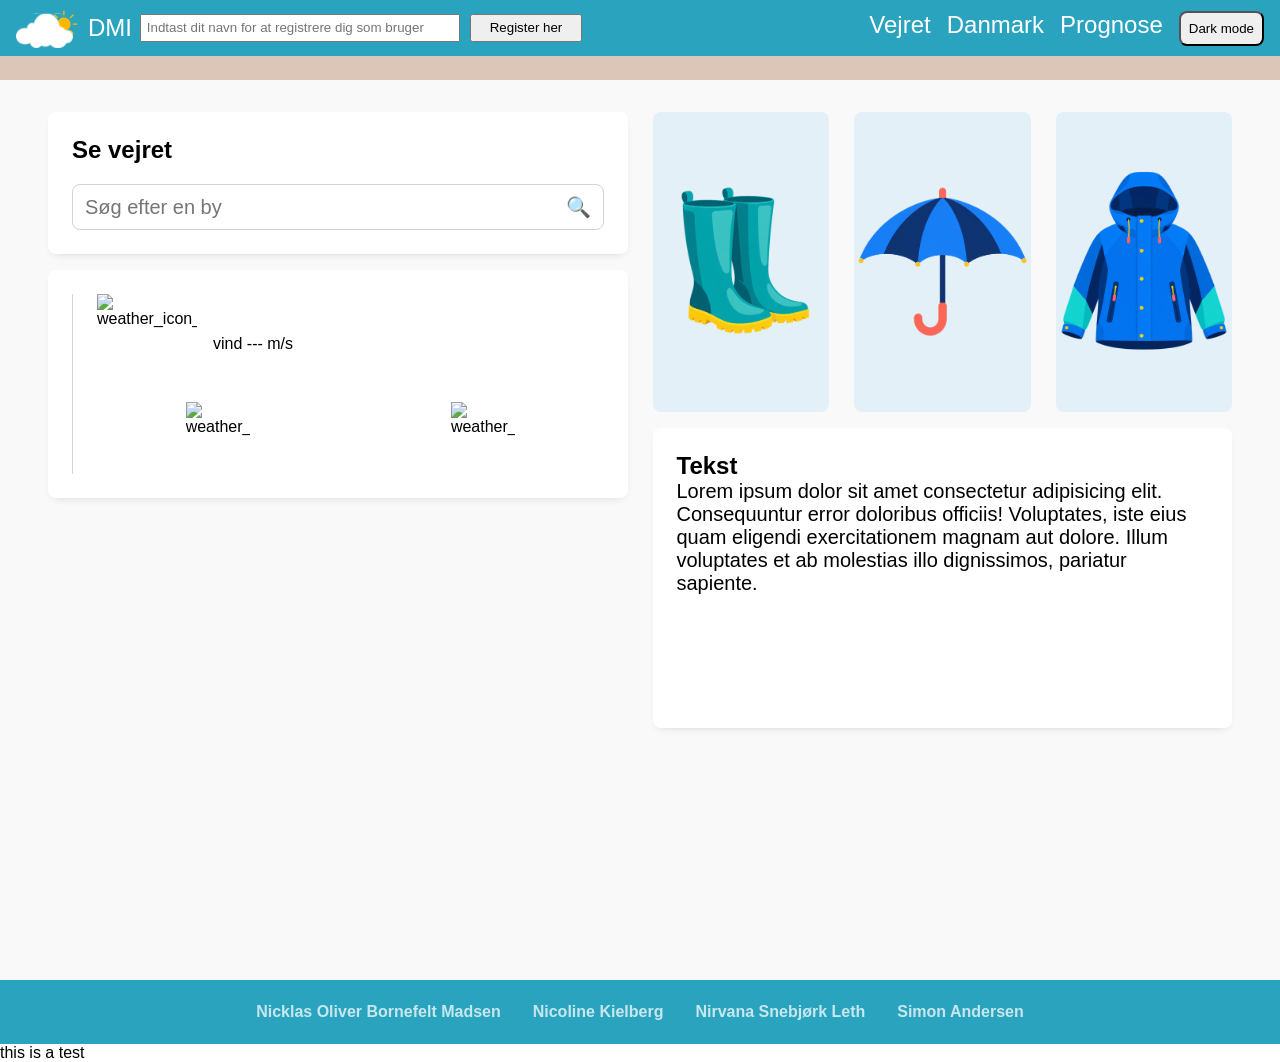
==== index.html @ 5dc2518d "testing to find errors der er sket en fejl" ====
<!DOCTYPE html>
<html lang="en">

<head>
    <meta charset="UTF-8">
    <meta name="viewport" content="width=device-width, initial-scale=1.0">
    <link rel="preconnect" href="https://fonts.googleapis.com">
    <link rel="preconnect" href="https://fonts.gstatic.com" crossorigin>
    <link href="https://fonts.googleapis.com/css2?family=Inter:ital,opsz,wght@0,14..32,100..900;1,14..32,100..900&family=Roboto:ital,wght@0,100..900;1,100..900&display=swap%22
        rel=" stylesheet">
    <title>Document</title>
    <link rel="stylesheet" href="style.css">
    <script src="script.js" defer></script>

</head>

<body>

    <header>
        <div id="header-container">
            <img src="simon_filer/Logo.svg" id="logo" alt="">
            <a href="simon.html" id="home-nav">DMI</a>
            <form class="registrer-form">
                <input type="text" id="registrer" name="registrer"
                    placeholder="Indtast dit navn for at registrere dig som bruger">
                <button type="submit" id="registrer-knap">Register her</button>
                <p id="registrer-besked"></p>

            </form>
        </div>
        <ul id="nav">
            <li>Vejret</li>
            <li>Danmark</li>
            <li>Prognose</li>
            <button id="toggle-mode">Dark mode</button>
        </ul>
    </header>


    <main>
        <div class="two-column-grid">
            <div class="weather-section">

                <div class="search-card">
                    <h2>Se vejret</h2>

                    <form class="search-form">
                        <input type="search" id="city" name="city" placeholder="Søg efter en by">
                        <button type="submit" aria-label="Søg">&#128269;</button>
                    </form>
                </div>

                <!-- sektion kort som viser dagens vejr og de næste 2 dage -->
                <div class="weather-result">
                    <section class="weather_location">
                        <h2 id="cityName"></h2>
                    </section>

                    <section class="todays_weather">
                        <p id="day"></p>

                        <div class="weather_info">
                            <img id="weather_icon_today" src="" alt="weather_icon_today">

                            <div class="today_weather_data">
                                <p id="temperatur"></p>
                                <p>vind <span id="currentWind">---</span> m/s </span></p>
                                <p id="currentTime"></p>
                            </div>
                        </div>
                    </section>

                    <div class="forecast">
                        <article class="forecast_day">
                            <p id="day1"></p>
                            <img id="weather_icon_day1" src="" alt="weather_icon_day">
                            <p id="temperatur_day1"></p>
                        </article>

                        <article class="forecast_day">
                            <p id="day2"></p>
                            <img id="weather_icon_day2" src="" alt="weather_icon_day">
                            <p id="temperatur_day2"></p>
                        </article>
                    </div>
                </div>



            </div>

            <div class="clothing-section">
                <div class="picture-container">
                    <div class="picture-card">
                        <img src="images/rainy1.png" alt="alt text">
                    </div>

                    <div class="picture-card">
                        <img src="images/rainy2.png" alt="alt text">
                    </div>

                    <div class="picture-card">
                        <img src="images/rainy3.png" alt="alt text">
                    </div>
                </div>
                <div class="text-card">
                    <h2>Tekst</h2>
                    <p>Lorem ipsum dolor sit amet consectetur adipisicing elit. Consequuntur error doloribus officiis!
                        Voluptates, iste eius quam eligendi exercitationem magnam aut dolore. Illum voluptates et ab
                        molestias illo dignissimos, pariatur sapiente.</p>
                </div>
            </div>

        </div>
    </main>


    <footer>
        <h4>Nicklas Oliver Bornefelt Madsen</h4>
        <h4>Nicoline Kielberg</h4>
        <h4>Nirvana Snebjørk Leth</h4>
        <h4>Simon Andersen</h4>
    </footer>

    <p > this is a test </p>

</body>

</html>
---- style.css ----
/*grid med to kolonner*/
.two-column-grid {
  display: grid;
  grid-template-columns: 1fr 1fr;
  gap: 25px;
  padding: 2rem 3rem;
  }
 
.clothing-section {
  grid-column: 2;
}
 
/*CSS til billedekort*/
.picture-container {
  display: flex;
  gap: 25px;
}
 
.picture-card {
  border-radius: 8px;
  overflow: hidden;
  height: 300px;
  background-color: #e3f0f7;
  flex: 1;
  min-width: 0;
}
 
.picture-card img {
  object-fit: contain;
  width: 100%;
  height: 100%;
}
 
/*CSS til tekstkort*/
.text-card {
  background: #FFFFFF;
  padding: 24px;
  margin-top: 1rem;
  border-radius: 8px;
  box-shadow: 0 4px 10px -6px rgba(32, 36, 42, .25);
  flex-grow: 1;
  height: 300px;
}
 
.text-card h2 {
  font-family: "Trebuchet MS", Helvetica, sans-serif;
  font-size: 24px;
  font-weight: 600;
}
 
.text-card p {
  font-family: "Trebuchet MS", Helvetica, sans-serif;
  font-size: 20px;
  font-weight: 400;
}
 
/*Søgefelt*/
 
.search-card {
  background: #FFFFFF;
  padding: 24px;
  border-radius: 8px;
  box-shadow: 0 4px 10px -6px rgba(32, 36, 42, .25);
}
 
.search-card h2 {
  font-family: "Trebuchet MS", Helvetica, sans-serif;
  font-size: 24px;
  font-weight: 600;
  margin: 0 0 20px;
}
 
.search-form {
  display: flex;
  align-items: center;
  border: 1px solid #D3D3D3;
  border-radius: 8px;
  padding: 10px 12px;
}
 
.search-form input {
  flex: 1;
  min-width: 0;
  border: none;
  outline: none;
  font-family: "Trebuchet MS", Helvetica, sans-serif;
  font-size: 20px;
}
 
.search-form button {
  background: none;
  border: none;
  cursor: pointer;
  font-size: 20px;
}
 
/*VEJR KORT*/

/* VEJR KORT */

.weather-result {
    display: block;
    flex-direction: row;
    align-items: center;
    gap: 24px;

    background: #FFFFFF;
    padding: 24px;
    border-radius: 8px;
    box-shadow: 0 4px 10px -6px rgba(32, 36, 42, .25);
    margin-top: 16px;
}

/* Bynavn */
.weather_location {
    flex: 1;
}

/* Dagens vejr */
.todays_weather {
    flex: 2;
    border-left: 1px solid #D3D3D3;
    padding-left: 24px;
}

.weather_info {
    display: flex;
    align-items: center;
    gap: 16px;
}

#weather_icon_today {
    width: 100px;
    height: 100px;
    object-fit: contain;
}

.today_weather_data {
    display: flex;
    flex-direction: column;
    gap: 8px;
}

.today_weather_data p {
    margin: 0;
}

#temperatur {
    font-size: 2rem;
    font-weight: 600;
}

/* Vind */
.wind_info {
    display: flex;
    align-items: center;
    gap: 6px;
}

.wind_info img {
    width: 20px;
    height: 20px;
    object-fit: contain;
}

/* De næste to dage */
.forecast {
    flex: 2;
    display: flex;
    justify-content: space-around;
    gap: 24px;
    border-left: 1px solid #D3D3D3;
    padding-left: 24px;
}

.forecast_day {
    display: flex;
    flex-direction: column;
    align-items: center;
    gap: 8px;
}

.forecast_day img {
    width: 64px;
    height: 64px;
    object-fit: contain;
}

.forecast_day p:last-child {
    font-size: 1.2rem;
    font-weight: 600;
}


 
/*Header + Footer */
 
* {
  box-sizing: border-box;
  margin: 0;
  padding: 0;
  list-style-type: none;
  text-decoration: none;
  font-family: 'Roboto', sans-serif;
}
 
header {
  background-color: #2AA3BF;
  min-height: 5rem;
  border-bottom: 1.5rem solid #DBC6B7;
  padding: 0 1rem;
  font-size: .7rem;
  display: flex;
  justify-content: space-between;
  align-items: center;
}
 
#home-nav {
  color: white;
  font-size: 1.5rem;
 
}
 
#header-container {
  display: flex;
  align-items: center;
  gap: .5rem;
}
 
#logo {
  width: 4rem;
}
 
#nav {
  display: flex;
  gap: 1rem;
  font-size: 1.5rem;
  color: white;
}
 
#nav li {
  cursor: pointer;
}
 
#nav li:hover {
  color: rgb(221, 221, 221);
}
 
footer {
  background-color: #2AA3BF;
  min-height: 4rem;
  display: flex;
  align-items: center;
  justify-content: center;
  gap: 2rem;
  color: rgba(255, 255, 255, 0.74);
}
 
main {
  height: 100vh;
  background-color: #F9F9F9;
}

#registrer {
  min-width: 20rem;
  padding: .3rem;
}

#registrer-knap {
  width: 7rem;
  padding: .3rem;
}

.registrer-form {
  display: flex;
  align-items: center;
  gap: 10px;
}

body.dark-mode {
  background-color: #121212;
  color: #a3a3a3;
}

#toggle-mode {
  padding: .5rem;
  border-radius: .5rem;
}

 
@media only screen and (max-width: 767px) {
  footer {
    flex-direction: column;
    padding: 1rem;
  }
 
  .home-nav,
  #nav {
    font-size: 1rem;
  }
}
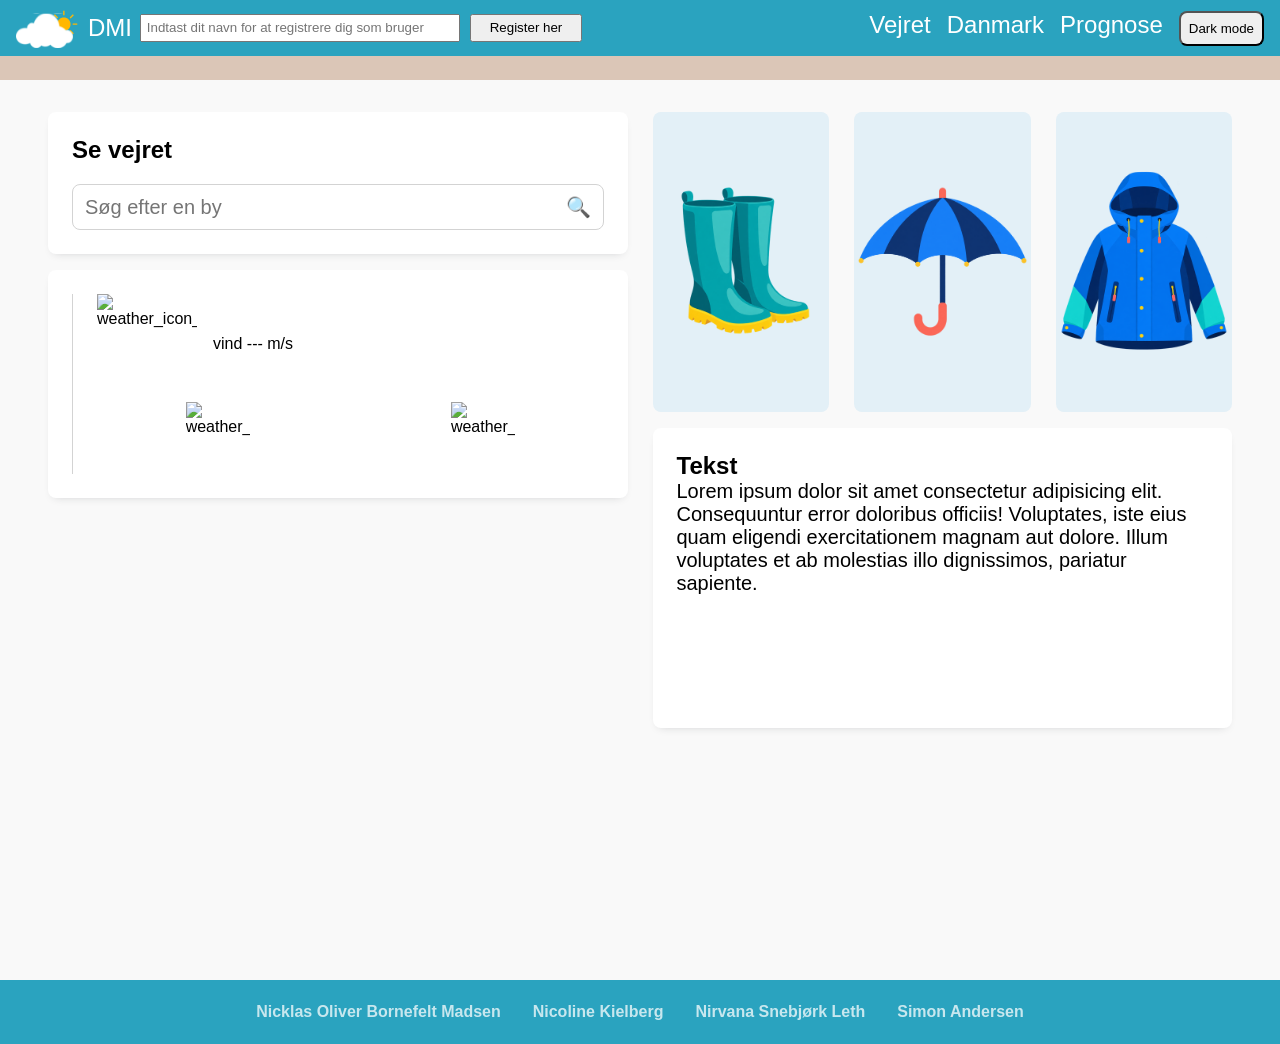
==== commit afbb7aed: "Bynavne Prøvet at få bynavne til at virke" ====
--- a/index.html
+++ b/index.html
@@ -122,7 +122,6 @@
         <h4>Simon Andersen</h4>
     </footer>
 
-    <p > this is a test </p>
 
 </body>
 
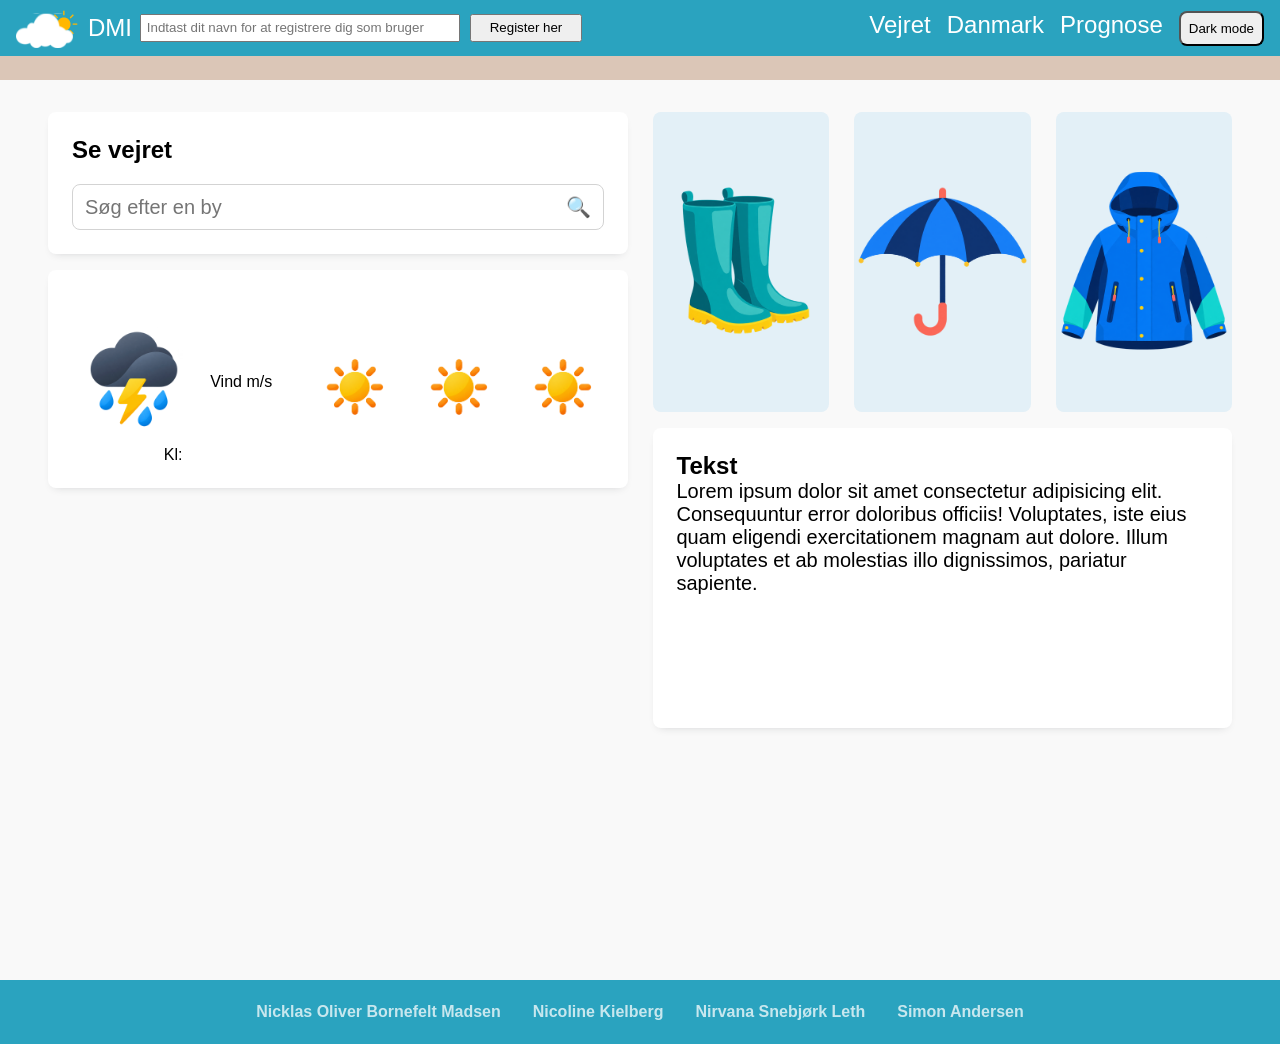
==== commit 90d833d1: "Weather card layout" ====
--- a/index.html
+++ b/index.html
@@ -50,42 +50,52 @@
                     </form>
                 </div>
 
-                <!-- sektion kort som viser dagens vejr og de næste 2 dage -->
+              <!-- Vejrkort -->
                 <div class="weather-result">
-                    <section class="weather_location">
-                        <h2 id="cityName"></h2>
-                    </section>
+                    <h2 id="cityName"></h2>
 
-                    <section class="todays_weather">
-                        <p id="day"></p>
+                    <div class="weather-content">
 
-                        <div class="weather_info">
-                            <img id="weather_icon_today" src="" alt="weather_icon_today">
+                         <!-- Dagens vejr -->
+                        <section class="todays-weather">
+                            <p id="day"></p>
 
-                            <div class="today_weather_data">
-                                <p id="temperatur"></p>
-                                <p>vind <span id="currentWind">---</span> m/s </span></p>
-                                <p id="currentTime"></p>
+                            <div class="today-weather">
+                                <img id="weather_icon_today" src="images/icons/torden.png"alt="">
+
+                                <div class="today-weather-data">
+                                    <p id="temperatur"></p>
+                                    <p>Vind <span id="currentWind"></span> m/s</p>
+                                </div>
                             </div>
+
+                            <p>Kl: <span id="currentTime"></span></p>
+                        </section>
+
+                          <!-- Kommende dage -->
+                        <div class="forecast">
+
+                            <article class="forecast-day">
+                                <p id="day1"></p>
+                                <img id="weather_icon_day1" src="images/icons/klar.png"alt="">
+                                <p id="temperatur_day1"></p>
+                            </article>
+
+                            <article class="forecast-day">
+                                <p id="day2"></p>
+                                <img id="weather_icon_day2" src="images/icons/klar.png"alt="">
+                                <p id="temperatur_day2"></p>
+                            </article>
+
+                            <article class="forecast-day">
+                                <p id="day3"></p>
+                                <img id="weather_icon_day3" src="images/icons/klar.png"alt="">
+                                <p id="temperatur_day3"></p>
+                            </article>
+
                         </div>
-                    </section>
-
-                    <div class="forecast">
-                        <article class="forecast_day">
-                            <p id="day1"></p>
-                            <img id="weather_icon_day1" src="" alt="weather_icon_day">
-                            <p id="temperatur_day1"></p>
-                        </article>
-
-                        <article class="forecast_day">
-                            <p id="day2"></p>
-                            <img id="weather_icon_day2" src="" alt="weather_icon_day">
-                            <p id="temperatur_day2"></p>
-                        </article>
                     </div>
                 </div>
-
-
 
             </div>
 
--- a/style.css
+++ b/style.css
@@ -94,103 +94,79 @@
   font-size: 20px;
 }
  
-/*VEJR KORT*/
-
 /* VEJR KORT */
 
 .weather-result {
-    display: block;
-    flex-direction: row;
-    align-items: center;
-    gap: 24px;
-
     background: #FFFFFF;
     padding: 24px;
+    margin-top: 16px;
     border-radius: 8px;
     box-shadow: 0 4px 10px -6px rgba(32, 36, 42, .25);
-    margin-top: 16px;
-}
-
-/* Bynavn */
-.weather_location {
-    flex: 1;
-}
-
-/* Dagens vejr */
-.todays_weather {
-    flex: 2;
-    border-left: 1px solid #D3D3D3;
-    padding-left: 24px;
-}
-
-.weather_info {
+}
+
+#cityName {
+    font-size: 24px;
+    font-weight: 400;
+    margin-bottom: 16px;
+}
+
+/* INDHOLD */
+
+.weather-content {
+    display: grid;
+    grid-template-columns: 1.4fr 2fr;
+    align-items: center;
+    gap: 40px;
+}
+
+/* DAGENS VEJR */
+
+.todays-weather {
+    display: flex;
+    flex-direction: column;
+    align-items: center;
+    gap: 8px;
+}
+
+.today-weather {
     display: flex;
     align-items: center;
     gap: 16px;
 }
 
 #weather_icon_today {
-    width: 100px;
-    height: 100px;
+    width: 120px;
+    height: 120px;
     object-fit: contain;
 }
 
-.today_weather_data {
+.today-weather-data {
     display: flex;
     flex-direction: column;
     gap: 8px;
 }
 
-.today_weather_data p {
-    margin: 0;
-}
-
-#temperatur {
-    font-size: 2rem;
-    font-weight: 600;
-}
-
-/* Vind */
-.wind_info {
-    display: flex;
-    align-items: center;
-    gap: 6px;
-}
-
-.wind_info img {
-    width: 20px;
-    height: 20px;
-    object-fit: contain;
-}
-
-/* De næste to dage */
+/* KOMMENDE DAGE */
+
 .forecast {
-    flex: 2;
-    display: flex;
-    justify-content: space-around;
+    display: grid;
+    grid-template-columns: repeat(3, 1fr);
+    align-items: center;
     gap: 24px;
-    border-left: 1px solid #D3D3D3;
-    padding-left: 24px;
-}
-
-.forecast_day {
-    display: flex;
-    flex-direction: column;
-    align-items: center;
-    gap: 8px;
-}
-
-.forecast_day img {
+}
+
+.forecast-day {
+    display: flex;
+    flex-direction: column;
+    align-items: center;
+    gap: 10px;
+}
+
+.forecast-day img {
     width: 64px;
     height: 64px;
     object-fit: contain;
 }
-
-.forecast_day p:last-child {
-    font-size: 1.2rem;
-    font-weight: 600;
-}
-
 
  
 /*Header + Footer */
@@ -299,4 +275,3 @@
     font-size: 1rem;
   }
 }
-
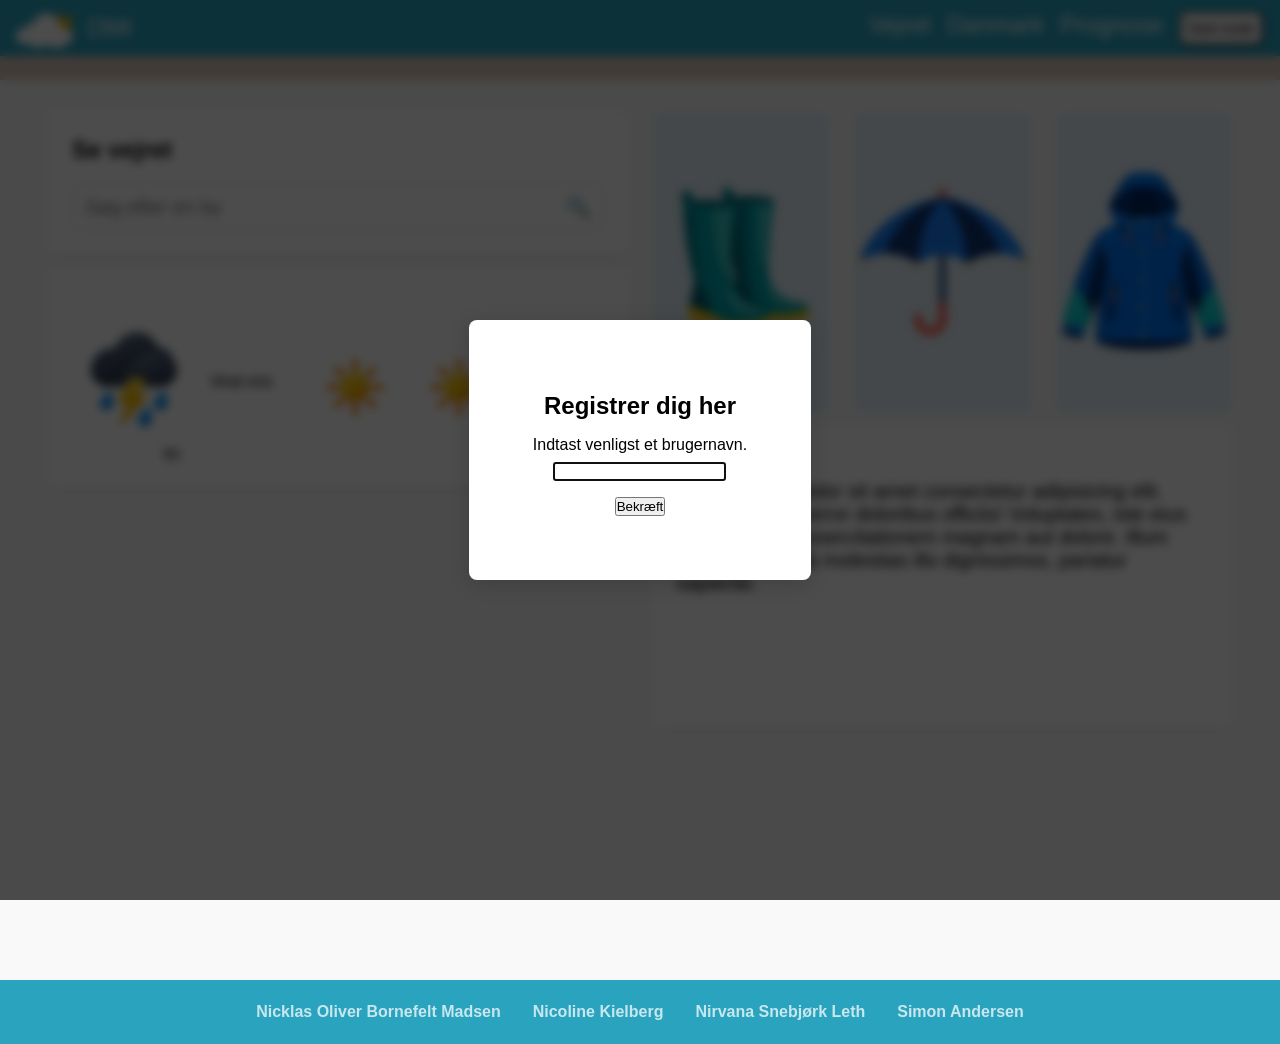
==== commit f3b01942: "Bruger reg" ====
--- a/index.html
+++ b/index.html
@@ -16,17 +16,20 @@
 
 <body>
 
+       <dialog id="lock-screen">
+    <div class="modal-content">
+      <h2>Registrer dig her</h2>
+      <p>Indtast venligst et brugernavn.</p>
+      <input id="input-field" type="text">
+      <p id="warning-text"></p>
+      <button id="unlock-btn">Bekræft</button>
+    </div>
+  </dialog>
+
     <header>
         <div id="header-container">
             <img src="simon_filer/Logo.svg" id="logo" alt="">
             <a href="simon.html" id="home-nav">DMI</a>
-            <form class="registrer-form">
-                <input type="text" id="registrer" name="registrer"
-                    placeholder="Indtast dit navn for at registrere dig som bruger">
-                <button type="submit" id="registrer-knap">Register her</button>
-                <p id="registrer-besked"></p>
-
-            </form>
         </div>
         <ul id="nav">
             <li>Vejret</li>
--- a/style.css
+++ b/style.css
@@ -233,7 +233,7 @@
 }
  
 main {
-  height: 100vh;
+  min-height: 100vh;
   background-color: #F9F9F9;
 }
 
@@ -261,6 +261,34 @@
 #toggle-mode {
   padding: .5rem;
   border-radius: .5rem;
+}
+
+/* Styling af selve boksen/modalen */
+dialog {
+  padding: 4rem;
+  border: none;
+  border-radius: 8px;
+  box-shadow: 0 4px 20px rgba(0, 0, 0, 0.15);
+  background: white;
+  max-width: 400px;
+  min-width: 250px;
+  text-align: center;
+    margin: auto;
+
+}
+
+dialog[open] {
+  display: flex;
+}
+
+dialog h2, dialog p {
+  padding: .5rem 0;
+}
+
+/* Styling af den låste baggrund (overlay) */
+dialog::backdrop {
+  background-color: rgba(0, 0, 0, 0.7); /* Gør baggrunden mørk og uigennemsigtig */
+  backdrop-filter: blur(5px);           /* Gør baggrunden sløret (valgfrit) */
 }
 
  
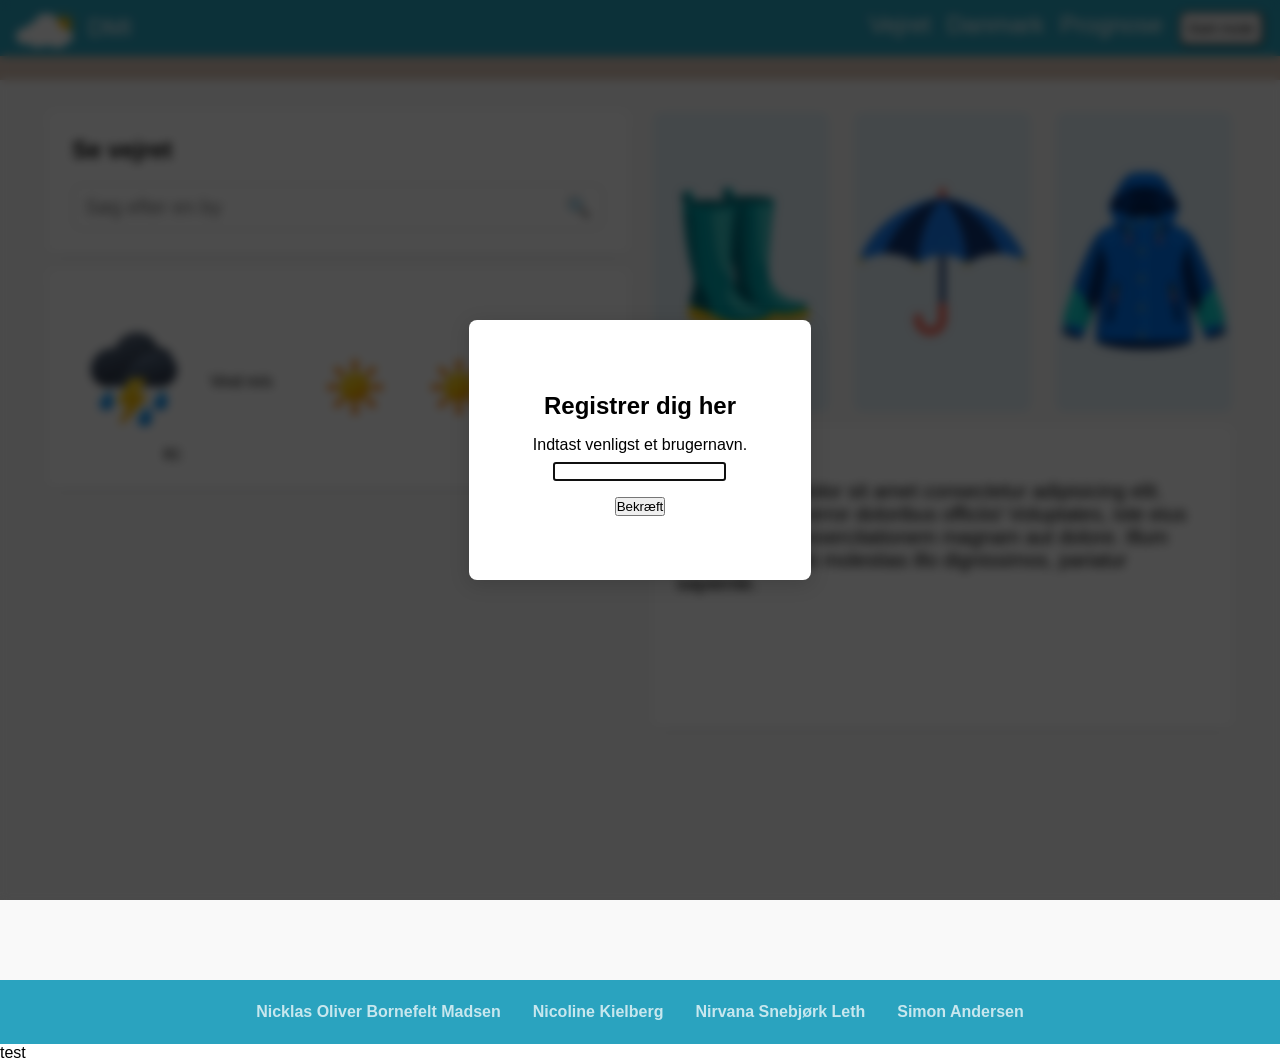
==== commit ee4b8cef: "test push testing" ====
--- a/index.html
+++ b/index.html
@@ -136,6 +136,8 @@
     </footer>
 
 
+    <p>test</p>
+
 </body>
 
 </html>
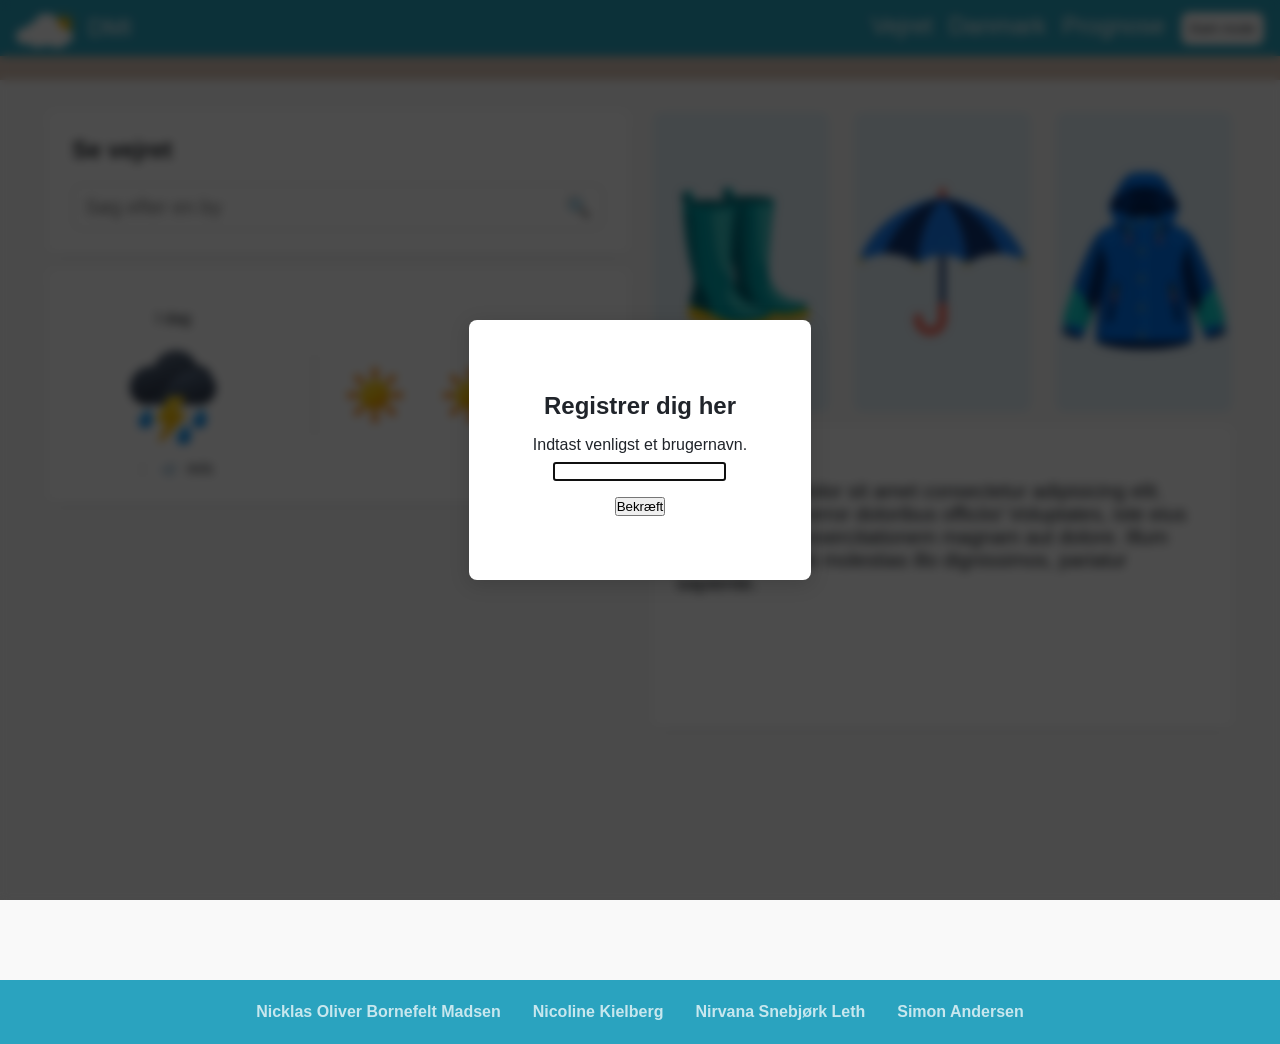
==== commit 09bac8e6: "small changes to weather card" ====
--- a/index.html
+++ b/index.html
@@ -61,18 +61,19 @@
 
                          <!-- Dagens vejr -->
                         <section class="todays-weather">
-                            <p id="day"></p>
+                            <p>I dag</p>
 
                             <div class="today-weather">
                                 <img id="weather_icon_today" src="images/icons/torden.png"alt="">
 
                                 <div class="today-weather-data">
                                     <p id="temperatur"></p>
-                                    <p>Vind <span id="currentWind"></span> m/s</p>
+                                    <p>
+                                        <img src="images/wind.png" alt="Vind" class="wind-icon">
+                                        <span id="currentWind"></span> m/s
+                                    </p>
                                 </div>
                             </div>
-
-                            <p>Kl: <span id="currentTime"></span></p>
                         </section>
 
                           <!-- Kommende dage -->
@@ -88,12 +89,6 @@
                                 <p id="day2"></p>
                                 <img id="weather_icon_day2" src="images/icons/klar.png"alt="">
                                 <p id="temperatur_day2"></p>
-                            </article>
-
-                            <article class="forecast-day">
-                                <p id="day3"></p>
-                                <img id="weather_icon_day3" src="images/icons/klar.png"alt="">
-                                <p id="temperatur_day3"></p>
                             </article>
 
                         </div>
@@ -135,9 +130,6 @@
         <h4>Simon Andersen</h4>
     </footer>
 
-
-    <p>test</p>
-
 </body>
 
 </html>
--- a/style.css
+++ b/style.css
@@ -1,83 +1,148 @@
-/*grid med to kolonner*/
+
+/* FARVER - LIGHT MODE */
+
+:root {
+  --main-background: #F9F9F9;
+  --card-background: #FFFFFF;
+  --image-background: #E3F0F7;
+
+  --header-footer-background: #2AA3BF;
+  --header-border: #DBC6B7;
+
+  --text-color: #20242A;
+  --text-on-header: #FFFFFF;
+  --footer-text: rgba(255, 255, 255, 0.74);
+  --placeholder-color: #777777;
+  --nav-hover: #DDDDDD;
+
+  --border-color: #D3D3D3;
+  --input-background: #FFFFFF;
+
+  --button-background: #FFFFFF;
+  --button-text: #20242A;
+
+  --shadow: 0 4px 10px -6px rgba(32, 36, 42, .25);
+
+  --dialog-background: #FFFFFF;
+  --dialog-shadow: 0 4px 20px rgba(0, 0, 0, 0.15);
+  --dialog-backdrop: rgba(0, 0, 0, 0.7);
+}
+
+/* FARVER - DARK MODE */
+
+body.dark-mode {
+  --main-background: #121212;
+  --card-background: #1E1E1E;
+  --image-background: #1A2A33;
+
+  --header-footer-background: #17606F;
+  --header-border: #5A4D44;
+
+  --text-color: #E0E0E0;
+  --text-on-header: #FFFFFF;
+  --footer-text: rgba(255, 255, 255, 0.74);
+  --placeholder-color: #A3A3A3;
+  --nav-hover: #D3D3D3;
+
+  --border-color: #3A3A3A;
+  --input-background: #2A2A2A;
+
+  --button-background: #2A2A2A;
+  --button-text: #E0E0E0;
+
+  --shadow: 0 4px 10px -6px rgba(0, 0, 0, .6);
+
+  --dialog-background: #1E1E1E;
+  --dialog-shadow: 0 4px 20px rgba(0, 0, 0, 0.5);
+  --dialog-backdrop: rgba(0, 0, 0, 0.8);
+}
+
+/* GRID MED TO KOLONNER */
+
 .two-column-grid {
   display: grid;
   grid-template-columns: 1fr 1fr;
   gap: 25px;
   padding: 2rem 3rem;
-  }
- 
+}
+
 .clothing-section {
   grid-column: 2;
 }
- 
-/*CSS til billedekort*/
+
+/* CSS TIL BILLEDEKORT */
+
 .picture-container {
   display: flex;
   gap: 25px;
 }
- 
+
 .picture-card {
   border-radius: 8px;
   overflow: hidden;
   height: 300px;
-  background-color: #e3f0f7;
+  background-color: var(--image-background);
   flex: 1;
   min-width: 0;
 }
- 
+
 .picture-card img {
   object-fit: contain;
   width: 100%;
   height: 100%;
 }
- 
-/*CSS til tekstkort*/
+
+/* CSS TIL TEKSTKORT */
+
 .text-card {
-  background: #FFFFFF;
+  background: var(--card-background);
+  color: var(--text-color);
   padding: 24px;
   margin-top: 1rem;
   border-radius: 8px;
-  box-shadow: 0 4px 10px -6px rgba(32, 36, 42, .25);
+  box-shadow: var(--shadow);
   flex-grow: 1;
   height: 300px;
 }
- 
+
 .text-card h2 {
   font-family: "Trebuchet MS", Helvetica, sans-serif;
   font-size: 24px;
   font-weight: 600;
 }
- 
+
 .text-card p {
   font-family: "Trebuchet MS", Helvetica, sans-serif;
   font-size: 20px;
   font-weight: 400;
 }
- 
-/*Søgefelt*/
- 
+
+/* SØGEFELT */
+
 .search-card {
-  background: #FFFFFF;
+  background: var(--card-background);
+  color: var(--text-color);
   padding: 24px;
   border-radius: 8px;
-  box-shadow: 0 4px 10px -6px rgba(32, 36, 42, .25);
-}
- 
+  box-shadow: var(--shadow);
+}
+
 .search-card h2 {
   font-family: "Trebuchet MS", Helvetica, sans-serif;
   font-size: 24px;
   font-weight: 600;
   margin: 0 0 20px;
 }
- 
+
 .search-form {
   display: flex;
   align-items: center;
-  border: 1px solid #D3D3D3;
+  border: 1px solid var(--border-color);
   border-radius: 8px;
   padding: 10px 12px;
-}
- 
+  background-color: var(--input-background);
+}
+
 .search-form input {
   flex: 1;
   min-width: 0;
@@ -85,92 +150,116 @@
   outline: none;
   font-family: "Trebuchet MS", Helvetica, sans-serif;
   font-size: 20px;
-}
- 
+  background-color: var(--input-background);
+  color: var(--text-color);
+}
+
+.search-form input::placeholder {
+  color: var(--placeholder-color);
+}
+
 .search-form button {
   background: none;
   border: none;
   cursor: pointer;
   font-size: 20px;
-}
- 
+  color: var(--text-color);
+}
+
 /* VEJR KORT */
 
 .weather-result {
-    background: #FFFFFF;
-    padding: 24px;
-    margin-top: 16px;
-    border-radius: 8px;
-    box-shadow: 0 4px 10px -6px rgba(32, 36, 42, .25);
+  background: var(--card-background);
+  color: var(--text-color);
+  padding: 24px;
+  margin-top: 16px;
+  border-radius: 8px;
+  box-shadow: var(--shadow);
 }
 
 #cityName {
-    font-size: 24px;
-    font-weight: 400;
-    margin-bottom: 16px;
+  font-size: 24px;
+  font-weight: 400;
+  margin-bottom: 16px;
 }
 
 /* INDHOLD */
 
 .weather-content {
-    display: grid;
-    grid-template-columns: 1.4fr 2fr;
-    align-items: center;
-    gap: 40px;
+  display: grid;
+  grid-template-columns: 1.4fr 2fr;
+  align-items: center;
+  gap: 40px;
 }
 
 /* DAGENS VEJR */
 
 .todays-weather {
-    display: flex;
-    flex-direction: column;
-    align-items: center;
-    gap: 8px;
+  display: flex;
+  flex-direction: column;
+  align-items: center;
+  gap: 8px;
 }
 
 .today-weather {
-    display: flex;
-    align-items: center;
-    gap: 16px;
+  display: flex;
+  flex-direction: column;
+  align-items: center;
+  gap: 4px;
 }
 
 #weather_icon_today {
-    width: 120px;
-    height: 120px;
-    object-fit: contain;
+  width: 120px;
+  height: 120px;
+  object-fit: contain;
 }
 
 .today-weather-data {
-    display: flex;
-    flex-direction: column;
-    gap: 8px;
+  display: flex;
+  align-items: center;
+  gap: 8px;
+}
+
+.today-weather-data p:last-child {
+    border-left: 1px solid #ccc;
+    padding-left: 1rem;
+    margin: 0;
+}
+
+.wind-icon {
+    width: 1.2em;
+    height: auto;
+    vertical-align: middle;
+    margin-right: 0.3rem;
 }
 
 /* KOMMENDE DAGE */
 
 .forecast {
-    display: grid;
-    grid-template-columns: repeat(3, 1fr);
-    align-items: center;
-    gap: 24px;
+  display: grid;
+  grid-template-columns: repeat(3, 1fr);
+  align-items: center;
+  gap: 24px;
+  border-left: 1px solid #ccc;
+  padding-left: 1.5rem;
 }
 
 .forecast-day {
-    display: flex;
-    flex-direction: column;
-    align-items: center;
-    gap: 10px;
+  display: flex;
+  flex-direction: column;
+  align-items: center;
+  gap: 10px;
+  text-transform: capitalize;
 }
 
 .forecast-day img {
-    width: 64px;
-    height: 64px;
-    object-fit: contain;
-}
-
- 
-/*Header + Footer */
- 
+  width: 64px;
+  height: 64px;
+  object-fit: contain;
+}
+
+/* HEADER + FOOTER */
+
 * {
   box-sizing: border-box;
   margin: 0;
@@ -179,72 +268,87 @@
   text-decoration: none;
   font-family: 'Roboto', sans-serif;
 }
- 
+
+body {
+  color: var(--text-color);
+}
+
 header {
-  background-color: #2AA3BF;
+  background-color: var(--header-footer-background);
   min-height: 5rem;
-  border-bottom: 1.5rem solid #DBC6B7;
+  border-bottom: 1.5rem solid var(--header-border);
   padding: 0 1rem;
   font-size: .7rem;
   display: flex;
   justify-content: space-between;
   align-items: center;
 }
- 
+
 #home-nav {
-  color: white;
+  color: var(--text-on-header);
   font-size: 1.5rem;
- 
-}
- 
+}
+
 #header-container {
   display: flex;
   align-items: center;
   gap: .5rem;
 }
- 
+
 #logo {
   width: 4rem;
 }
- 
+
 #nav {
   display: flex;
   gap: 1rem;
   font-size: 1.5rem;
-  color: white;
-}
- 
+  color: var(--text-on-header);
+}
+
 #nav li {
   cursor: pointer;
 }
- 
+
 #nav li:hover {
-  color: rgb(221, 221, 221);
-}
- 
+  color: var(--nav-hover);
+}
+
 footer {
-  background-color: #2AA3BF;
+  background-color: var(--header-footer-background);
   min-height: 4rem;
   display: flex;
   align-items: center;
   justify-content: center;
   gap: 2rem;
-  color: rgba(255, 255, 255, 0.74);
-}
- 
+  color: var(--footer-text);
+}
+
 main {
   min-height: 100vh;
-  background-color: #F9F9F9;
-}
+  background-color: var(--main-background);
+}
+
+/* REGISTRERING */
 
 #registrer {
   min-width: 20rem;
   padding: .3rem;
+  background-color: var(--input-background);
+  color: var(--text-color);
+  border: 1px solid var(--border-color);
+}
+
+#registrer::placeholder {
+  color: var(--placeholder-color);
 }
 
 #registrer-knap {
   width: 7rem;
   padding: .3rem;
+  background-color: var(--button-background);
+  color: var(--button-text);
+  border: 1px solid var(--border-color);
 }
 
 .registrer-form {
@@ -253,51 +357,55 @@
   gap: 10px;
 }
 
-body.dark-mode {
-  background-color: #121212;
-  color: #a3a3a3;
-}
+/* DARK MODE KNAP */
 
 #toggle-mode {
   padding: .5rem;
   border-radius: .5rem;
-}
-
-/* Styling af selve boksen/modalen */
+  background-color: var(--button-background);
+  color: var(--button-text);
+  border: 1px solid var(--border-color);
+}
+
+/* DIALOG */
+
 dialog {
   padding: 4rem;
   border: none;
   border-radius: 8px;
-  box-shadow: 0 4px 20px rgba(0, 0, 0, 0.15);
-  background: white;
+  box-shadow: var(--dialog-shadow);
+  background: var(--dialog-background);
+  color: var(--text-color);
   max-width: 400px;
   min-width: 250px;
   text-align: center;
-    margin: auto;
-
+  margin: auto;
 }
 
 dialog[open] {
   display: flex;
 }
 
-dialog h2, dialog p {
+dialog h2,
+dialog p {
   padding: .5rem 0;
 }
 
-/* Styling af den låste baggrund (overlay) */
+/* STYLING AF DEN LÅSTE BAGGRUND */
+
 dialog::backdrop {
-  background-color: rgba(0, 0, 0, 0.7); /* Gør baggrunden mørk og uigennemsigtig */
-  backdrop-filter: blur(5px);           /* Gør baggrunden sløret (valgfrit) */
-}
-
- 
+  background-color: var(--dialog-backdrop);
+  backdrop-filter: blur(5px);
+}
+
+/* MOBIL */
+
 @media only screen and (max-width: 767px) {
   footer {
     flex-direction: column;
     padding: 1rem;
   }
- 
+
   .home-nav,
   #nav {
     font-size: 1rem;
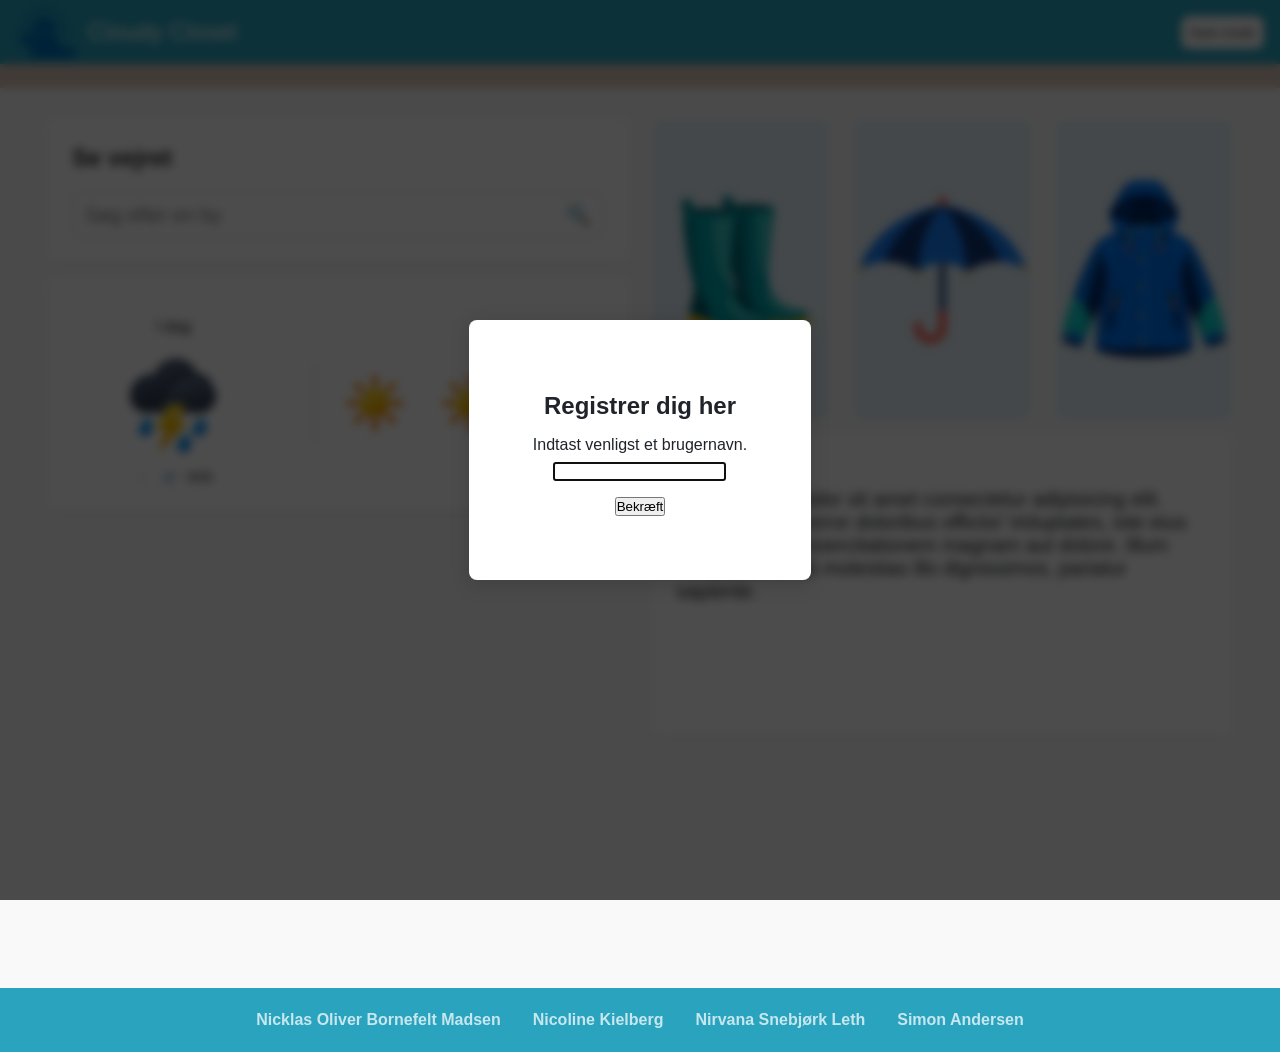
==== commit c3682afc: "logo + menu fixed" ====
--- a/index.html
+++ b/index.html
@@ -28,13 +28,10 @@
 
     <header>
         <div id="header-container">
-            <img src="simon_filer/Logo.svg" id="logo" alt="">
-            <a href="simon.html" id="home-nav">DMI</a>
+            <img src="images/logo.png" id="logo" alt="">
+            <a href="index.html" id="home-nav">Cloudy Closet</a>
         </div>
         <ul id="nav">
-            <li>Vejret</li>
-            <li>Danmark</li>
-            <li>Prognose</li>
             <button id="toggle-mode">Dark mode</button>
         </ul>
     </header>
